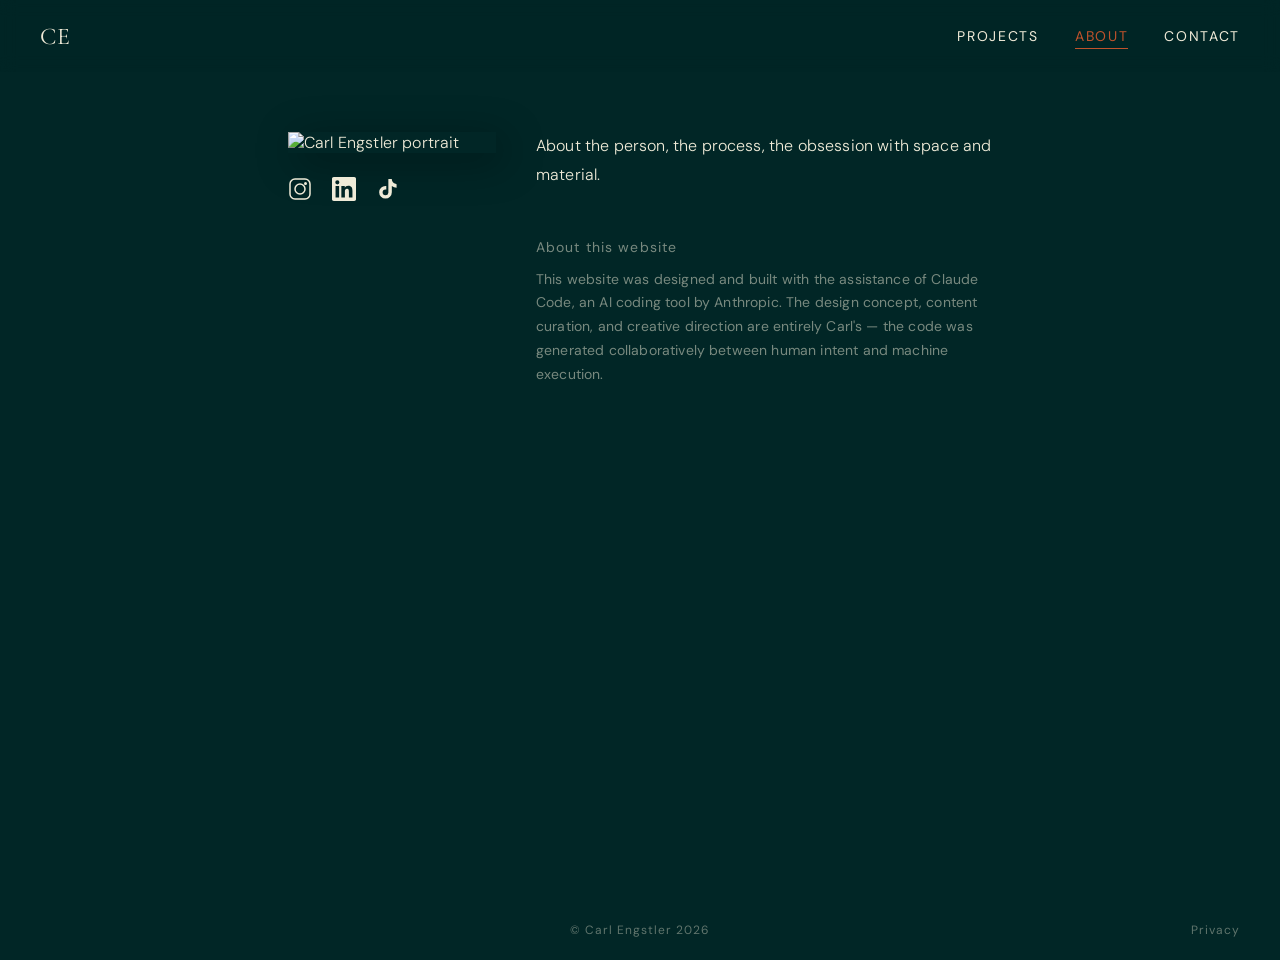
==== about.html @ d05e083c "Add files via upload" ====
<!DOCTYPE html>
<html lang="en">
<head>
  <meta charset="UTF-8">
  <meta name="viewport" content="width=device-width, initial-scale=1.0">
  <title>About — Carl Engstler</title>
  <link rel="preconnect" href="https://fonts.googleapis.com">
  <link rel="preconnect" href="https://fonts.gstatic.com" crossorigin>
  <link href="https://fonts.googleapis.com/css2?family=Cormorant+Garamond:wght@300;400;500&family=DM+Sans:wght@300;400;500&display=swap" rel="stylesheet">
  <link rel="stylesheet" href="style.css">
</head>
<body>

  <!-- Header -->
  <header class="site-header">
    <a href="index.html" class="header-home">CE</a>
    <nav class="header-nav">
      <a href="projects.html">Projects</a>
      <a href="about.html" class="active">About</a>
      <a href="contact.html">Contact</a>
    </nav>
  </header>

  <!-- Main Content -->
  <main class="page-content">
    <div class="about-container">
      <!-- Column 1: empty (handled by grid) -->

      <!-- Column 2: Photo + Socials -->
      <div class="about-col-2">
        <div class="about-photo">
          <img src="assets/images/carl.jpg" alt="Carl Engstler portrait">
        </div>
        <div class="about-socials social-links">
          <a href="https://www.instagram.com/carlengstler/" target="_blank" rel="noopener" aria-label="Instagram">
            <svg xmlns="http://www.w3.org/2000/svg" width="24" height="24" viewBox="0 0 24 24" fill="none" stroke="currentColor" stroke-width="1.5" stroke-linecap="round" stroke-linejoin="round"><rect x="2" y="2" width="20" height="20" rx="5" ry="5"/><circle cx="12" cy="12" r="5"/><circle cx="17.5" cy="6.5" r="1.5" fill="currentColor" stroke="none"/></svg>
          </a>
          <a href="https://www.linkedin.com/in/carl-engstler-890099235/" target="_blank" rel="noopener" aria-label="LinkedIn">
            <svg xmlns="http://www.w3.org/2000/svg" width="24" height="24" viewBox="0 0 24 24" fill="currentColor"><path d="M20.447 20.452h-3.554v-5.569c0-1.328-.027-3.037-1.852-3.037-1.853 0-2.136 1.445-2.136 2.939v5.667H9.351V9h3.414v1.561h.046c.477-.9 1.637-1.85 3.37-1.85 3.601 0 4.267 2.37 4.267 5.455v6.286zM5.337 7.433a2.062 2.062 0 01-2.063-2.065 2.064 2.064 0 112.063 2.065zm1.782 13.019H3.555V9h3.564v11.452zM22.225 0H1.771C.792 0 0 .774 0 1.729v20.542C0 23.227.792 24 1.771 24h20.451C23.2 24 24 23.227 24 22.271V1.729C24 .774 23.2 0 22.222 0h.003z"/></svg>
          </a>
          <a href="https://www.tiktok.com/@carl.eng" target="_blank" rel="noopener" aria-label="TikTok">
            <svg xmlns="http://www.w3.org/2000/svg" width="24" height="24" viewBox="0 0 24 24" fill="currentColor"><path d="M19.59 6.69a4.83 4.83 0 01-3.77-4.25V2h-3.45v13.67a2.89 2.89 0 01-2.88 2.5 2.89 2.89 0 01-2.89-2.89 2.89 2.89 0 012.89-2.89c.28 0 .54.04.79.1v-3.5a6.37 6.37 0 00-.79-.05A6.34 6.34 0 003.15 15.2a6.34 6.34 0 006.34 6.34 6.34 6.34 0 006.34-6.34V9.11a8.16 8.16 0 004.76 1.52v-3.4a4.85 4.85 0 01-1-.54z"/></svg>
          </a>
        </div>
      </div>

      <!-- Columns 3–4: About Text -->
      <div class="about-text">
        <div class="about-main-text">
          <p>About the person, the process, the obsession with space and material.</p>
        </div>

        <div class="about-website-section">
          <h3>About this website</h3>
          <p class="about-website-text">This website was designed and built with the assistance of Claude Code, an AI coding tool by Anthropic. The design concept, content curation, and creative direction are entirely Carl's — the code was generated collaboratively between human intent and machine execution.</p>
        </div>
      </div>
    </div>
  </main>

  <!-- Footer -->
  <footer class="site-footer">
    <span class="footer-copy">&copy; Carl Engstler 2026</span>
    <a href="privacy.html" class="footer-privacy">Privacy</a>
  </footer>

  <script src="main.js"></script>
</body>
</html>
---- style.css ----
/* ========================================
   Carl Engstler Portfolio — style.css
   ======================================== */

/* --- CSS Variables --- */
:root {
  --deep-green: #012626;
  --burnt-orange: #BF532C;
  --blush-beige: #F2AD94;
  --deep-red: #731702;
  --near-black: #0D0D0D;
  --warm-white: #EFEBD8;

  --ease-default: cubic-bezier(0.25, 0.1, 0.25, 1.0);
  --ease-reveal: cubic-bezier(0.16, 1, 0.3, 1);

  --header-height: 72px;
}

/* --- Reset & Base --- */
*, *::before, *::after {
  margin: 0;
  padding: 0;
  box-sizing: border-box;
}

html {
  scroll-behavior: smooth;
}

body {
  font-family: 'DM Sans', sans-serif;
  font-weight: 300;
  font-size: 16px;
  letter-spacing: 0.01em;
  color: var(--warm-white);
  background-color: var(--deep-green);
  min-height: 100vh;
  -webkit-font-smoothing: antialiased;
  -moz-osx-font-smoothing: grayscale;
}

img {
  display: block;
  max-width: 100%;
}

a {
  color: inherit;
  text-decoration: none;
}

ul, ol {
  list-style: none;
}

/* --- Typography --- */
h1 {
  font-family: 'Cormorant Garamond', serif;
  font-size: 72px;
  font-weight: 300;
  letter-spacing: -0.02em;
  color: var(--warm-white);
}

h2 {
  font-family: 'Cormorant Garamond', serif;
  font-size: 48px;
  font-weight: 400;
  letter-spacing: -0.01em;
  color: var(--warm-white);
}

h3 {
  font-family: 'Cormorant Garamond', serif;
  font-size: 28px;
  font-weight: 400;
  letter-spacing: 0em;
  color: var(--warm-white);
}

/* --- Page Load Animation --- */
.page-content {
  opacity: 0;
  transform: translateY(12px);
  animation: fadeInPage 700ms var(--ease-reveal) forwards;
}

@keyframes fadeInPage {
  to {
    opacity: 1;
    transform: translateY(0);
  }
}

/* ========================================
   HEADER
   ======================================== */
.site-header {
  position: fixed;
  top: 0;
  left: 0;
  width: 100%;
  height: var(--header-height);
  z-index: 1000;
  display: flex;
  align-items: center;
  justify-content: space-between;
  padding: 0 40px;
  background: rgba(1, 38, 38, 0.6);
  backdrop-filter: blur(8px);
  -webkit-backdrop-filter: blur(8px);
  transition: background 300ms var(--ease-default);
}

.site-header.scrolled {
  background: rgba(1, 38, 38, 0.92);
}

.header-home {
  display: flex;
  align-items: center;
  font-family: 'Cormorant Garamond', serif;
  font-size: 24px;
  font-weight: 400;
  letter-spacing: 0.05em;
  color: var(--warm-white);
  transition: color 300ms var(--ease-default);
}

.header-home:hover {
  color: var(--burnt-orange);
}

.header-nav {
  display: flex;
  gap: 36px;
}

.header-nav a {
  font-family: 'DM Sans', sans-serif;
  font-size: 14px;
  font-weight: 400;
  letter-spacing: 0.12em;
  text-transform: uppercase;
  color: var(--warm-white);
  position: relative;
  transition: color 300ms var(--ease-default);
}

.header-nav a::after {
  content: '';
  position: absolute;
  bottom: -4px;
  left: 0;
  width: 0;
  height: 1px;
  background: var(--burnt-orange);
  transition: width 300ms var(--ease-default);
}

.header-nav a:hover {
  color: var(--burnt-orange);
}

.header-nav a:hover::after {
  width: 100%;
}

.header-nav a.active {
  color: var(--burnt-orange);
}

.header-nav a.active::after {
  width: 100%;
}

/* ========================================
   FOOTER
   ======================================== */
.site-footer {
  width: 100%;
  height: 60px;
  display: flex;
  align-items: center;
  justify-content: center;
  position: relative;
  padding: 0 40px;
}

.footer-copy {
  font-family: 'DM Sans', sans-serif;
  font-size: 12px;
  font-weight: 400;
  letter-spacing: 0.08em;
  color: rgba(239, 235, 216, 0.4);
}

.footer-privacy {
  position: absolute;
  right: 40px;
  font-family: 'DM Sans', sans-serif;
  font-size: 12px;
  font-weight: 400;
  letter-spacing: 0.08em;
  color: rgba(239, 235, 216, 0.4);
  transition: color 300ms var(--ease-default);
}

.footer-privacy:hover {
  color: var(--burnt-orange);
}

/* ========================================
   SOCIAL ICONS
   ======================================== */
.social-links {
  display: flex;
  gap: 20px;
  align-items: center;
}

.social-links a {
  display: flex;
  align-items: center;
  justify-content: center;
  color: var(--warm-white);
  transition: color 200ms var(--ease-default), transform 200ms var(--ease-default);
}

.social-links a:hover {
  color: var(--burnt-orange);
  transform: scale(1.1);
}

.social-links a svg {
  width: 24px;
  height: 24px;
}

.social-links.large a svg {
  width: 32px;
  height: 32px;
}

/* ========================================
   HOME PAGE
   ======================================== */
.home-hero {
  min-height: 100vh;
  display: flex;
  align-items: center;
  justify-content: center;
  padding: var(--header-height) 40px 0;
  gap: 60px;
}

.home-photo {
  flex-shrink: 0;
}

.home-photo img {
  height: 40vh;
  width: auto;
  object-fit: cover;
  box-shadow: 8px 8px 40px rgba(0, 0, 0, 0.4);
}

.home-text-block {
  max-width: 400px;
  display: flex;
  flex-direction: column;
  gap: 32px;
}

.home-tagline {
  font-family: 'Cormorant Garamond', serif;
  font-size: 28px;
  font-weight: 300;
  color: var(--warm-white);
  line-height: 1.5;
}

/* ========================================
   PROJECTS PAGE
   ======================================== */
.projects-container {
  display: flex;
  height: 100vh;
  padding-top: var(--header-height);
  overflow: hidden;
}

/* --- Left Panel --- */
.projects-left {
  width: 44.44%;
  position: relative;
  display: flex;
  flex-direction: column;
}

.scroll-wheels {
  display: flex;
  gap: 24px;
  flex: 1;
  overflow: hidden;
  padding: 20px 24px;
  transition: opacity 400ms var(--ease-default);
}

.scroll-wheels.fade-out {
  opacity: 0;
}

.scroll-column {
  flex: 1;
  overflow-y: auto;
  scrollbar-width: none;
  -ms-overflow-style: none;
  padding: 30vh 0;
}

.scroll-column::-webkit-scrollbar {
  display: none;
}

.project-card {
  padding: 12px;
  margin-bottom: 24px;
  cursor: pointer;
  opacity: 0.5;
  transition: opacity 400ms var(--ease-default), transform 250ms var(--ease-default);
}

.project-card.center {
  opacity: 1;
}

.project-card.dimmed {
  opacity: 0.25;
}

.project-card:hover {
  transform: scale(1.02);
  box-shadow: 0 0 16px rgba(191, 83, 44, 0.25);
}

.project-card.selected {
  opacity: 1 !important;
}

.project-card-image {
  width: 100%;
  aspect-ratio: 1 / 1;
  object-fit: cover;
}

.project-card h3 {
  margin-bottom: 10px;
}

.project-card-desc {
  font-family: 'DM Sans', sans-serif;
  font-size: 14px;
  font-weight: 300;
  color: var(--warm-white);
  margin-top: 6px;
  display: -webkit-box;
  -webkit-line-clamp: 2;
  -webkit-box-orient: vertical;
  overflow: hidden;
  opacity: 0.7;
}

/* View toggle button */
.view-toggle-btn {
  position: absolute;
  bottom: 24px;
  left: 24px;
  z-index: 10;
  font-family: 'DM Sans', sans-serif;
  font-size: 13px;
  font-weight: 500;
  letter-spacing: 0.1em;
  text-transform: uppercase;
  color: var(--warm-white);
  background: transparent;
  border: 1px solid var(--warm-white);
  padding: 10px 24px;
  cursor: pointer;
  overflow: hidden;
  transition: color 300ms var(--ease-default), border-color 300ms var(--ease-default);
}

.view-toggle-btn::before {
  content: '';
  position: absolute;
  top: 0;
  left: 0;
  width: 0;
  height: 100%;
  background: var(--burnt-orange);
  transition: width 300ms var(--ease-default);
  z-index: -1;
}

.view-toggle-btn:hover {
  color: var(--warm-white);
  border-color: var(--burnt-orange);
}

.view-toggle-btn:hover::before {
  width: 100%;
}

/* --- Grid View (All Projects) --- */
.projects-grid {
  display: none;
  grid-template-columns: repeat(3, 1fr);
  gap: 20px;
  padding: 20px 24px;
  overflow-y: auto;
  flex: 1;
  align-content: start;
  opacity: 0;
  transition: opacity 400ms var(--ease-default);
}

.projects-grid.active {
  display: grid;
  opacity: 1;
}

.grid-card {
  cursor: pointer;
  transition: opacity 400ms var(--ease-default);
}

.grid-card.dimmed {
  opacity: 0.25;
}

.grid-card.selected {
  opacity: 1 !important;
}

.grid-card-image {
  width: 100%;
  aspect-ratio: 16 / 9;
  object-fit: cover;
}

.grid-card h3 {
  font-size: 22px;
  margin-top: 8px;
}

/* --- Right Panel --- */
.projects-right {
  width: 55.56%;
  overflow-y: auto;
  scrollbar-width: none;
  -ms-overflow-style: none;
  padding: 20px 40px 40px;
}

.projects-right::-webkit-scrollbar {
  display: none;
}

.project-detail {
  display: none;
  opacity: 0;
  transform: translateX(30px);
}

.project-detail.active {
  display: block;
  animation: slideInRight 500ms var(--ease-reveal) forwards;
}

.project-detail.closing {
  animation: slideOutRight 350ms var(--ease-default) forwards;
}

@keyframes slideInRight {
  to {
    opacity: 1;
    transform: translateX(0);
  }
}

@keyframes slideOutRight {
  from {
    opacity: 1;
    transform: translateX(0);
  }
  to {
    opacity: 0;
    transform: translateX(30px);
  }
}

.detail-hero {
  width: 100%;
  aspect-ratio: 16 / 9;
  object-fit: cover;
  margin-bottom: 24px;
}

.project-detail h2 {
  margin-bottom: 16px;
}

.detail-description {
  font-size: 16px;
  font-weight: 300;
  line-height: 1.8;
  margin-bottom: 32px;
}

.detail-images img {
  width: 100%;
  margin-bottom: 20px;
}

/* ========================================
   ABOUT PAGE
   ======================================== */
.about-container {
  min-height: 100vh;
  padding-top: calc(var(--header-height) + 60px);
  padding-bottom: 40px;
  display: grid;
  grid-template-columns: 1fr 1fr 1fr 1fr 1fr;
  gap: 40px;
  padding-left: 40px;
  padding-right: 40px;
}

.about-col-2 {
  grid-column: 2;
}

.about-photo img {
  width: 100%;
  box-shadow: 8px 8px 40px rgba(0, 0, 0, 0.4);
}

.about-socials {
  margin-top: 24px;
}

.about-text {
  grid-column: 3 / 5;
  display: flex;
  flex-direction: column;
  gap: 48px;
}

.about-main-text {
  font-size: 16px;
  font-weight: 300;
  line-height: 1.8;
  color: var(--warm-white);
}

.about-website-section h3 {
  font-family: 'DM Sans', sans-serif;
  font-size: 14px;
  font-weight: 400;
  letter-spacing: 0.08em;
  margin-bottom: 12px;
  color: rgba(239, 235, 216, 0.5);
}

.about-website-text {
  font-size: 14px;
  font-weight: 400;
  line-height: 1.7;
  color: rgba(239, 235, 216, 0.5);
}

/* ========================================
   CONTACT PAGE
   ======================================== */
.contact-container {
  min-height: 100vh;
  display: flex;
  flex-direction: column;
  align-items: center;
  padding-top: calc(var(--header-height) + 80px);
  padding-bottom: 40px;
  padding-left: 20px;
  padding-right: 20px;
}

.contact-inner {
  width: 100%;
  max-width: 640px;
}

.contact-inner h1 {
  text-align: center;
  margin-bottom: 32px;
}

.contact-socials {
  display: flex;
  justify-content: center;
  margin-bottom: 20px;
}

.contact-email {
  text-align: center;
  margin-bottom: 40px;
}

.contact-email a {
  font-family: 'DM Sans', sans-serif;
  font-size: 16px;
  color: var(--blush-beige);
  transition: color 300ms var(--ease-default);
}

.contact-email a:hover {
  color: var(--burnt-orange);
}

.contact-form {
  display: flex;
  flex-direction: column;
  gap: 20px;
}

.contact-form input,
.contact-form textarea {
  width: 100%;
  background: transparent;
  border: 1px solid rgba(239, 235, 216, 0.3);
  border-radius: 0;
  padding: 14px 16px;
  color: var(--warm-white);
  font-family: 'DM Sans', sans-serif;
  font-size: 16px;
  font-weight: 300;
  outline: none;
  transition: border-color 250ms var(--ease-default);
}

.contact-form input::placeholder,
.contact-form textarea::placeholder {
  color: rgba(239, 235, 216, 0.4);
}

.contact-form input:focus,
.contact-form textarea:focus {
  border-color: var(--burnt-orange);
}

.contact-form textarea {
  min-height: 160px;
  resize: vertical;
}

.contact-send-btn {
  width: 100%;
  padding: 14px;
  background: var(--burnt-orange);
  border: none;
  color: var(--warm-white);
  font-family: 'DM Sans', sans-serif;
  font-size: 13px;
  font-weight: 500;
  letter-spacing: 0.1em;
  text-transform: uppercase;
  cursor: pointer;
  transition: background 300ms var(--ease-default);
}

.contact-send-btn:hover {
  background: var(--deep-red);
}

.privacy-note {
  text-align: center;
  margin-top: 20px;
  font-family: 'DM Sans', sans-serif;
  font-size: 12px;
  font-weight: 400;
  color: rgba(239, 235, 216, 0.4);
}

/* ========================================
   PRIVACY PAGE
   ======================================== */
.privacy-container {
  min-height: 100vh;
  max-width: 640px;
  margin: 0 auto;
  padding: calc(var(--header-height) + 60px) 20px 40px;
}

.privacy-container h1 {
  margin-bottom: 32px;
}

.privacy-container p {
  font-size: 16px;
  font-weight: 300;
  line-height: 1.8;
  margin-bottom: 20px;
}

/* ========================================
   RESPONSIVE — below 1024px
   ======================================== */
@media (max-width: 1024px) {
  h1 { font-size: 61px; }
  h2 { font-size: 41px; }
  h3 { font-size: 24px; }
  .header-nav a { font-size: 12px; }
  body { font-size: 14px; }
  .home-tagline { font-size: 24px; }
  .project-card h3 { font-size: 24px; }
}

/* ========================================
   RESPONSIVE — below 768px (mobile)
   ======================================== */
@media (max-width: 768px) {
  .site-header {
    padding: 0 20px;
  }

  .header-nav {
    gap: 20px;
  }

  /* Home */
  .home-hero {
    flex-direction: column;
    text-align: center;
    gap: 32px;
    padding: var(--header-height) 20px 40px;
  }

  .home-photo img {
    height: 35vh;
  }

  .home-text-block {
    align-items: center;
  }

  /* Projects — single column */
  .projects-container {
    flex-direction: column;
    height: auto;
    min-height: 100vh;
    overflow: auto;
  }

  .projects-left {
    width: 100%;
    height: auto;
  }

  .scroll-wheels {
    flex-direction: column;
    padding: 20px;
  }

  .scroll-column {
    padding: 0;
    overflow: visible;
  }

  .project-card {
    opacity: 1;
  }

  .projects-right {
    width: 100%;
    padding: 20px;
  }

  .projects-grid {
    grid-template-columns: repeat(2, 1fr);
  }

  .view-toggle-btn {
    position: relative;
    bottom: auto;
    left: auto;
    margin: 12px 24px;
  }

  /* About */
  .about-container {
    display: flex;
    flex-direction: column;
    padding: calc(var(--header-height) + 40px) 20px 40px;
    gap: 32px;
  }

  .about-col-2 {
    order: 1;
  }

  .about-text {
    order: 2;
  }

  .about-photo img {
    max-width: 280px;
  }

  /* Contact */
  .contact-container {
    padding-top: calc(var(--header-height) + 40px);
  }
}
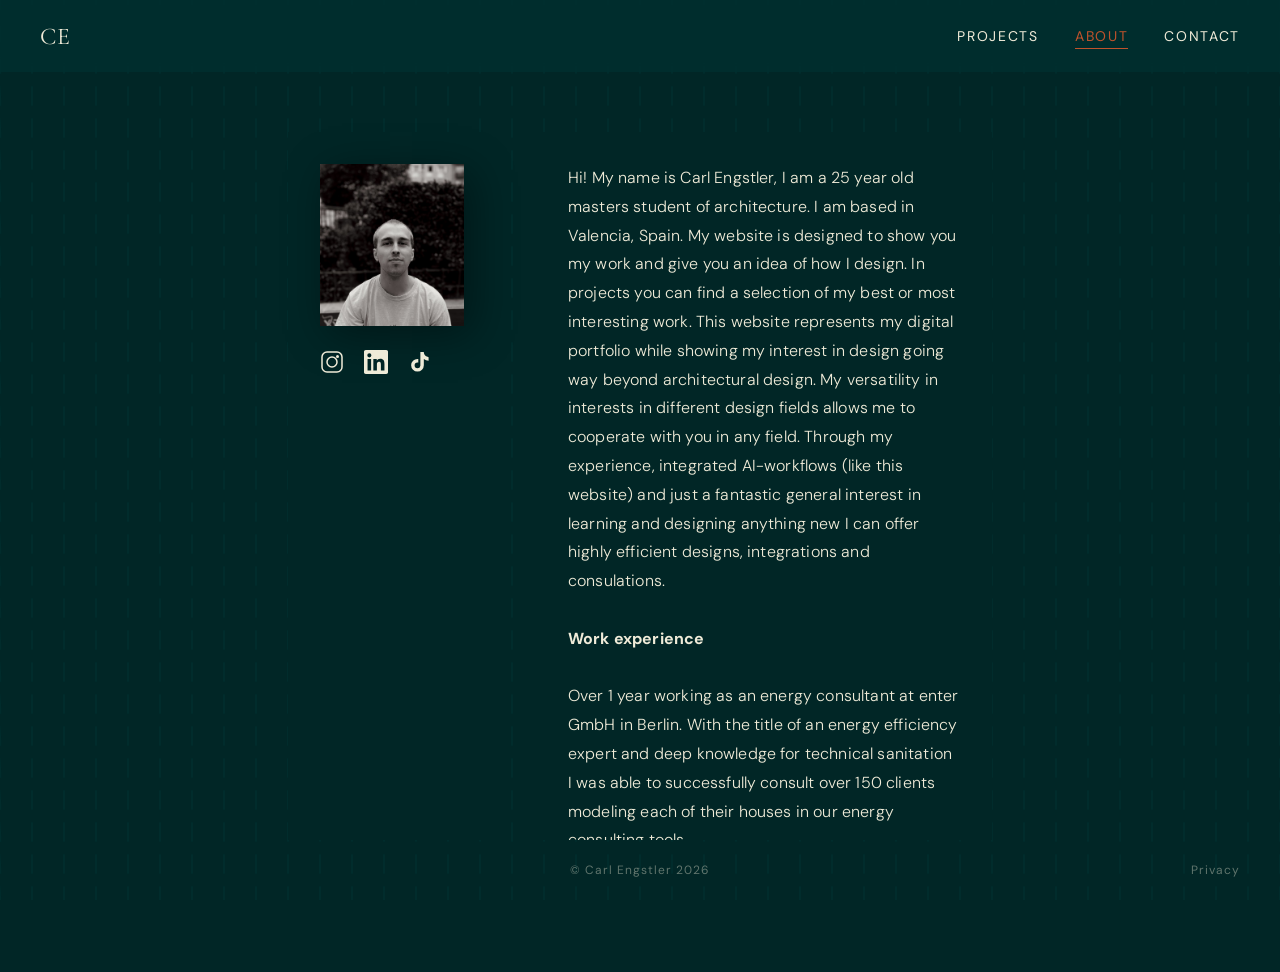
==== commit d6a104d6: "Add files via upload" ====
--- a/about.html
+++ b/about.html
@@ -10,6 +10,9 @@
   <link rel="stylesheet" href="style.css">
 </head>
 <body>
+
+  <!-- Stick Grid Background -->
+  <canvas id="stickGrid" class="stick-grid-bg"></canvas>
 
   <!-- Header -->
   <header class="site-header">
@@ -47,12 +50,24 @@
       <!-- Columns 3–4: About Text -->
       <div class="about-text">
         <div class="about-main-text">
-          <p>About the person, the process, the obsession with space and material.</p>
+          <p>Hi! My name is Carl Engstler, I am a 25 year old masters student of architecture. I am based in Valencia, Spain. My website is designed to show you my work and give you an idea of how I design. In projects you can find a selection of my best or most interesting work. This website represents my digital portfolio while showing my interest in design going way beyond architectural design. My versatility in interests in different design fields allows me to cooperate with you in any field. Through my experience, integrated AI-workflows (like this website) and just a fantastic general interest in learning and designing anything new I can offer highly efficient designs, integrations and consulations.</p>
+          <br>
+          <p><strong>Work experience</strong></p>
+          <br>
+          <p>Over 1 year working as an energy consultant at enter GmbH in Berlin. With the title of an energy efficiency expert and deep knowledge for technical sanitation I was able to successfully consult over 150 clients modeling each of their houses in our energy consulting tools.</p>
+          <br>
+          <p>Currently I am functioning in a student reviewing position for StiL: I am a crucial voice in deciding which innovation will get advanced and subsidies in Germany.</p>
+          <br><br>
+          <p><strong>Education</strong></p>
+          <br>
+          <p>IU - Internationale Hochschule; Masters degree since May 2024 to now.</p>
+          <br>
+          <p>LUH - Leibniz Universität Hannover; Bachelors degree 2018-2021.</p>
         </div>
 
         <div class="about-website-section">
           <h3>About this website</h3>
-          <p class="about-website-text">This website was designed and built with the assistance of Claude Code, an AI coding tool by Anthropic. The design concept, content curation, and creative direction are entirely Carl's — the code was generated collaboratively between human intent and machine execution.</p>
+          <p class="about-website-text">This website was designed and built with the assistance of Claude Code. This website was part of a project where I took the role of a creative director and oversaw claude code - the website designer. You can see the finished project: a website as a manifestation of my digital creative portfolio.</p>
         </div>
       </div>
     </div>
--- a/style.css
+++ b/style.css
@@ -15,6 +15,7 @@
   --ease-reveal: cubic-bezier(0.16, 1, 0.3, 1);
 
   --header-height: 72px;
+  --footer-height: 60px;
 }
 
 /* --- Reset & Base --- */
@@ -26,6 +27,7 @@
 
 html {
   scroll-behavior: smooth;
+  height: 100%;
 }
 
 body {
@@ -36,6 +38,8 @@
   color: var(--warm-white);
   background-color: var(--deep-green);
   min-height: 100vh;
+  height: 100vh;
+  overflow: hidden;
   -webkit-font-smoothing: antialiased;
   -moz-osx-font-smoothing: grayscale;
 }
@@ -52,6 +56,17 @@
 
 ul, ol {
   list-style: none;
+}
+
+/* --- Stick Grid Background --- */
+.stick-grid-bg {
+  position: fixed;
+  top: 0;
+  left: 0;
+  width: 100%;
+  height: 100%;
+  z-index: 0;
+  pointer-events: none;
 }
 
 /* --- Typography --- */
@@ -84,6 +99,8 @@
   opacity: 0;
   transform: translateY(12px);
   animation: fadeInPage 700ms var(--ease-reveal) forwards;
+  position: relative;
+  z-index: 1;
 }
 
 @keyframes fadeInPage {
@@ -107,14 +124,14 @@
   align-items: center;
   justify-content: space-between;
   padding: 0 40px;
-  background: rgba(1, 38, 38, 0.6);
+  background: rgba(1, 48, 48, 0.85);
   backdrop-filter: blur(8px);
   -webkit-backdrop-filter: blur(8px);
   transition: background 300ms var(--ease-default);
 }
 
 .site-header.scrolled {
-  background: rgba(1, 38, 38, 0.92);
+  background: rgba(1, 48, 48, 0.97);
 }
 
 .header-home {
@@ -180,12 +197,14 @@
    ======================================== */
 .site-footer {
   width: 100%;
-  height: 60px;
+  height: var(--footer-height);
   display: flex;
   align-items: center;
   justify-content: center;
   position: relative;
   padding: 0 40px;
+  z-index: 1;
+  flex-shrink: 0;
 }
 
 .footer-copy {
@@ -244,41 +263,187 @@
 }
 
 /* ========================================
-   HOME PAGE
+   HOME PAGE — BUBBLE LAYOUT
    ======================================== */
 .home-hero {
-  min-height: 100vh;
+  height: calc(100vh - var(--header-height) - var(--footer-height));
+  margin-top: var(--header-height);
   display: flex;
   align-items: center;
   justify-content: center;
-  padding: var(--header-height) 40px 0;
-  gap: 60px;
-}
-
-.home-photo {
-  flex-shrink: 0;
-}
-
-.home-photo img {
-  height: 40vh;
-  width: auto;
+  position: relative;
+  overflow: hidden;
+}
+
+/* --- Bubble shared styles --- */
+.bubble {
+  position: relative;
+  background: var(--burnt-orange);
+  box-shadow: 0 8px 40px rgba(1, 38, 38, 0.5);
+  animation-timing-function: ease-in-out;
+  animation-iteration-count: infinite;
+  animation-direction: alternate;
+}
+
+/* --- Main Bubble A --- */
+.bubble-a {
+  display: flex;
+  flex-direction: column;
+  align-items: center;
+  text-align: center;
+  padding: 40px;
+  gap: 24px;
+  border-radius: 60% 40% 55% 45% / 50% 60% 40% 55%;
+  animation-name: floatA;
+  animation-duration: 7s;
+  animation-delay: 0s;
+  z-index: 2;
+}
+
+.bubble-a .home-photo img {
+  width: 240px;
+  height: 300px;
   object-fit: cover;
   box-shadow: 8px 8px 40px rgba(0, 0, 0, 0.4);
 }
 
-.home-text-block {
-  max-width: 400px;
-  display: flex;
-  flex-direction: column;
-  gap: 32px;
-}
-
-.home-tagline {
+.bubble-a .home-tagline {
   font-family: 'Cormorant Garamond', serif;
   font-size: 28px;
   font-weight: 300;
   color: var(--warm-white);
   line-height: 1.5;
+  max-width: 360px;
+}
+
+/* --- Bubble Cluster (project previews) --- */
+.bubble-cluster {
+  position: absolute;
+  top: 20px;
+  left: 50%;
+  transform: translateX(-50%);
+  width: 600px;
+  height: 200px;
+  z-index: 3;
+}
+
+/* --- Project Preview Bubbles B, C, D --- */
+.bubble-b,
+.bubble-c,
+.bubble-d {
+  position: absolute;
+  display: block;
+  overflow: hidden;
+  cursor: pointer;
+  transition: transform 200ms var(--ease-default);
+}
+
+.bubble-b:hover,
+.bubble-c:hover,
+.bubble-d:hover {
+  animation-play-state: paused;
+  transform: scale(1.05);
+}
+
+.bubble-a:hover {
+  animation-play-state: paused;
+}
+
+.bubble-b {
+  width: 150px;
+  height: 150px;
+  border-radius: 55% 45% 50% 50% / 45% 55% 45% 55%;
+  top: 20px;
+  left: 40px;
+  animation-name: floatB;
+  animation-duration: 6s;
+  animation-delay: 0.8s;
+}
+
+.bubble-c {
+  width: 170px;
+  height: 170px;
+  border-radius: 45% 55% 60% 40% / 55% 45% 50% 50%;
+  top: 0;
+  left: 50%;
+  transform: translateX(-50%);
+  animation-name: floatC;
+  animation-duration: 8s;
+  animation-delay: 1.6s;
+}
+
+.bubble-c:hover {
+  animation-play-state: paused;
+  transform: translateX(-50%) scale(1.05);
+}
+
+.bubble-d {
+  width: 140px;
+  height: 140px;
+  border-radius: 50% 50% 45% 55% / 60% 40% 55% 45%;
+  top: 30px;
+  right: 40px;
+  animation-name: floatD;
+  animation-duration: 5.5s;
+  animation-delay: 0.3s;
+}
+
+.bubble-thumb {
+  width: 100%;
+  height: 100%;
+  object-fit: cover;
+  display: block;
+}
+
+.bubble-label {
+  position: absolute;
+  bottom: 0;
+  left: 0;
+  right: 0;
+  padding: 8px;
+  font-family: 'DM Sans', sans-serif;
+  font-size: 12px;
+  font-weight: 400;
+  color: var(--warm-white);
+  background: linear-gradient(transparent, rgba(13, 13, 13, 0.5));
+  opacity: 0;
+  transition: opacity 250ms var(--ease-default);
+}
+
+.bubble-b:hover .bubble-label,
+.bubble-c:hover .bubble-label,
+.bubble-d:hover .bubble-label {
+  opacity: 1;
+}
+
+/* --- Float keyframes --- */
+@keyframes floatA {
+  from { transform: translateY(0); }
+  to { transform: translateY(-14px); }
+}
+
+@keyframes floatB {
+  from { transform: translateY(0); }
+  to { transform: translateY(-10px); }
+}
+
+@keyframes floatC {
+  from { transform: translateX(-50%) translateY(0); }
+  to { transform: translateX(-50%) translateY(-12px); }
+}
+
+@keyframes floatD {
+  from { transform: translateY(0); }
+  to { transform: translateY(-9px); }
+}
+
+/* ========================================
+   CONTENT BACKDROP — solid bg behind text on non-home pages
+   ======================================== */
+.content-backdrop {
+  background: var(--deep-green);
+  position: relative;
+  z-index: 1;
 }
 
 /* ========================================
@@ -286,8 +451,8 @@
    ======================================== */
 .projects-container {
   display: flex;
-  height: 100vh;
-  padding-top: var(--header-height);
+  height: calc(100vh - var(--header-height) - var(--footer-height));
+  margin-top: var(--header-height);
   overflow: hidden;
 }
 
@@ -297,6 +462,7 @@
   position: relative;
   display: flex;
   flex-direction: column;
+  background: var(--deep-green);
 }
 
 .scroll-wheels {
@@ -337,7 +503,7 @@
 }
 
 .project-card.dimmed {
-  opacity: 0.25;
+  opacity: 0.25 !important;
 }
 
 .project-card:hover {
@@ -405,7 +571,7 @@
 }
 
 .view-toggle-btn:hover {
-  color: var(--warm-white);
+  color: var(--burnt-orange);
   border-color: var(--burnt-orange);
 }
 
@@ -427,7 +593,6 @@
 }
 
 .projects-grid.active {
-  display: grid;
   opacity: 1;
 }
 
@@ -437,7 +602,7 @@
 }
 
 .grid-card.dimmed {
-  opacity: 0.25;
+  opacity: 0.25 !important;
 }
 
 .grid-card.selected {
@@ -462,6 +627,7 @@
   scrollbar-width: none;
   -ms-overflow-style: none;
   padding: 20px 40px 40px;
+  background: var(--deep-green);
 }
 
 .projects-right::-webkit-scrollbar {
@@ -480,6 +646,7 @@
 }
 
 .project-detail.closing {
+  display: block;
   animation: slideOutRight 350ms var(--ease-default) forwards;
 }
 
@@ -528,18 +695,21 @@
    ABOUT PAGE
    ======================================== */
 .about-container {
-  min-height: 100vh;
-  padding-top: calc(var(--header-height) + 60px);
-  padding-bottom: 40px;
+  height: calc(100vh - var(--header-height) - var(--footer-height));
+  margin-top: var(--header-height);
+  overflow-y: auto;
   display: grid;
   grid-template-columns: 1fr 1fr 1fr 1fr 1fr;
   gap: 40px;
-  padding-left: 40px;
-  padding-right: 40px;
+  padding: 60px 40px 40px;
+  position: relative;
+  z-index: 1;
 }
 
 .about-col-2 {
   grid-column: 2;
+  background: var(--deep-green);
+  padding: 32px;
 }
 
 .about-photo img {
@@ -556,6 +726,8 @@
   display: flex;
   flex-direction: column;
   gap: 48px;
+  background: var(--deep-green);
+  padding: 32px;
 }
 
 .about-main-text {
@@ -585,19 +757,23 @@
    CONTACT PAGE
    ======================================== */
 .contact-container {
-  min-height: 100vh;
+  height: calc(100vh - var(--header-height) - var(--footer-height));
+  margin-top: var(--header-height);
+  overflow-y: auto;
   display: flex;
   flex-direction: column;
   align-items: center;
-  padding-top: calc(var(--header-height) + 80px);
-  padding-bottom: 40px;
-  padding-left: 20px;
-  padding-right: 20px;
+  justify-content: center;
+  padding: 40px 20px;
+  position: relative;
+  z-index: 1;
 }
 
 .contact-inner {
   width: 100%;
   max-width: 640px;
+  background: var(--deep-green);
+  padding: 32px;
 }
 
 .contact-inner h1 {
@@ -695,10 +871,16 @@
    PRIVACY PAGE
    ======================================== */
 .privacy-container {
-  min-height: 100vh;
+  height: calc(100vh - var(--header-height) - var(--footer-height));
+  margin-top: var(--header-height);
+  overflow-y: auto;
   max-width: 640px;
-  margin: 0 auto;
-  padding: calc(var(--header-height) + 60px) 20px 40px;
+  margin-left: auto;
+  margin-right: auto;
+  padding: 60px 20px 40px;
+  position: relative;
+  z-index: 1;
+  background: var(--deep-green);
 }
 
 .privacy-container h1 {
@@ -710,6 +892,89 @@
   font-weight: 300;
   line-height: 1.8;
   margin-bottom: 20px;
+}
+
+/* ========================================
+   MOBILE PROJECT POPUP
+   ======================================== */
+.mobile-popup-overlay {
+  position: fixed;
+  top: 0;
+  left: 0;
+  width: 100vw;
+  height: 100vh;
+  z-index: 2000;
+  background: rgba(1, 38, 38, 0.85);
+  transform: translateY(100%);
+  transition: transform 400ms ease-out;
+  overflow-y: auto;
+  -webkit-overflow-scrolling: touch;
+}
+
+.mobile-popup-overlay.open {
+  transform: translateY(0);
+}
+
+.mobile-popup-overlay.closing {
+  transform: translateY(100%);
+  transition: transform 400ms ease-in;
+}
+
+.mobile-popup-close {
+  position: fixed;
+  top: 16px;
+  right: 16px;
+  z-index: 2001;
+  width: 40px;
+  height: 40px;
+  display: flex;
+  align-items: center;
+  justify-content: center;
+  background: none;
+  border: none;
+  font-size: 24px;
+  color: var(--warm-white);
+  cursor: pointer;
+  transition: color 200ms var(--ease-default);
+}
+
+.mobile-popup-close:hover {
+  color: var(--burnt-orange);
+}
+
+.mobile-popup-content {
+  padding: 60px 20px 40px;
+}
+
+.mobile-popup-content .detail-hero {
+  width: 100%;
+  aspect-ratio: 16 / 9;
+  object-fit: cover;
+  margin-bottom: 24px;
+}
+
+.mobile-popup-content h2 {
+  margin-bottom: 16px;
+}
+
+.mobile-popup-content .detail-description {
+  font-size: 16px;
+  font-weight: 300;
+  line-height: 1.8;
+  margin-bottom: 32px;
+}
+
+.mobile-popup-content .detail-images img {
+  width: 100%;
+  margin-bottom: 20px;
+}
+
+body.popup-open {
+  overflow: hidden;
+}
+
+body.popup-open .page-content {
+  opacity: 0.4;
 }
 
 /* ========================================
@@ -723,12 +988,27 @@
   body { font-size: 14px; }
   .home-tagline { font-size: 24px; }
   .project-card h3 { font-size: 24px; }
+
+  .bubble-a .home-tagline { font-size: 24px; }
+
+  .bubble-cluster {
+    width: 500px;
+  }
+
+  .bubble-b { width: 120px; height: 120px; }
+  .bubble-c { width: 140px; height: 140px; }
+  .bubble-d { width: 110px; height: 110px; }
 }
 
 /* ========================================
    RESPONSIVE — below 768px (mobile)
    ======================================== */
 @media (max-width: 768px) {
+  body {
+    height: auto;
+    overflow: auto;
+  }
+
   .site-header {
     padding: 0 20px;
   }
@@ -739,25 +1019,43 @@
 
   /* Home */
   .home-hero {
+    height: auto;
+    min-height: calc(100vh - var(--header-height) - var(--footer-height));
     flex-direction: column;
-    text-align: center;
-    gap: 32px;
-    padding: var(--header-height) 20px 40px;
-  }
-
-  .home-photo img {
-    height: 35vh;
-  }
-
-  .home-text-block {
-    align-items: center;
-  }
+    padding: 120px 20px 40px;
+  }
+
+  .bubble-a {
+    padding: 24px;
+  }
+
+  .bubble-a .home-photo img {
+    width: 180px;
+    height: 225px;
+  }
+
+  .bubble-a .home-tagline {
+    font-size: 20px;
+    max-width: 280px;
+  }
+
+  .bubble-cluster {
+    width: 320px;
+    height: 120px;
+    top: 10px;
+  }
+
+  .bubble-b { width: 80px; height: 80px; left: 10px; top: 10px; }
+  .bubble-c { width: 90px; height: 90px; }
+  .bubble-d { width: 75px; height: 75px; right: 10px; top: 15px; }
+
+  .bubble-label { font-size: 10px; padding: 4px; }
 
   /* Projects — single column */
   .projects-container {
     flex-direction: column;
     height: auto;
-    min-height: 100vh;
+    min-height: calc(100vh - var(--header-height) - var(--footer-height));
     overflow: auto;
   }
 
@@ -781,8 +1079,7 @@
   }
 
   .projects-right {
-    width: 100%;
-    padding: 20px;
+    display: none;
   }
 
   .projects-grid {
@@ -798,9 +1095,11 @@
 
   /* About */
   .about-container {
+    height: auto;
+    min-height: calc(100vh - var(--header-height) - var(--footer-height));
     display: flex;
     flex-direction: column;
-    padding: calc(var(--header-height) + 40px) 20px 40px;
+    padding: 40px 20px;
     gap: 32px;
   }
 
@@ -818,6 +1117,9 @@
 
   /* Contact */
   .contact-container {
-    padding-top: calc(var(--header-height) + 40px);
-  }
-}
+    height: auto;
+    min-height: calc(100vh - var(--header-height) - var(--footer-height));
+    justify-content: flex-start;
+    padding-top: 40px;
+  }
+}
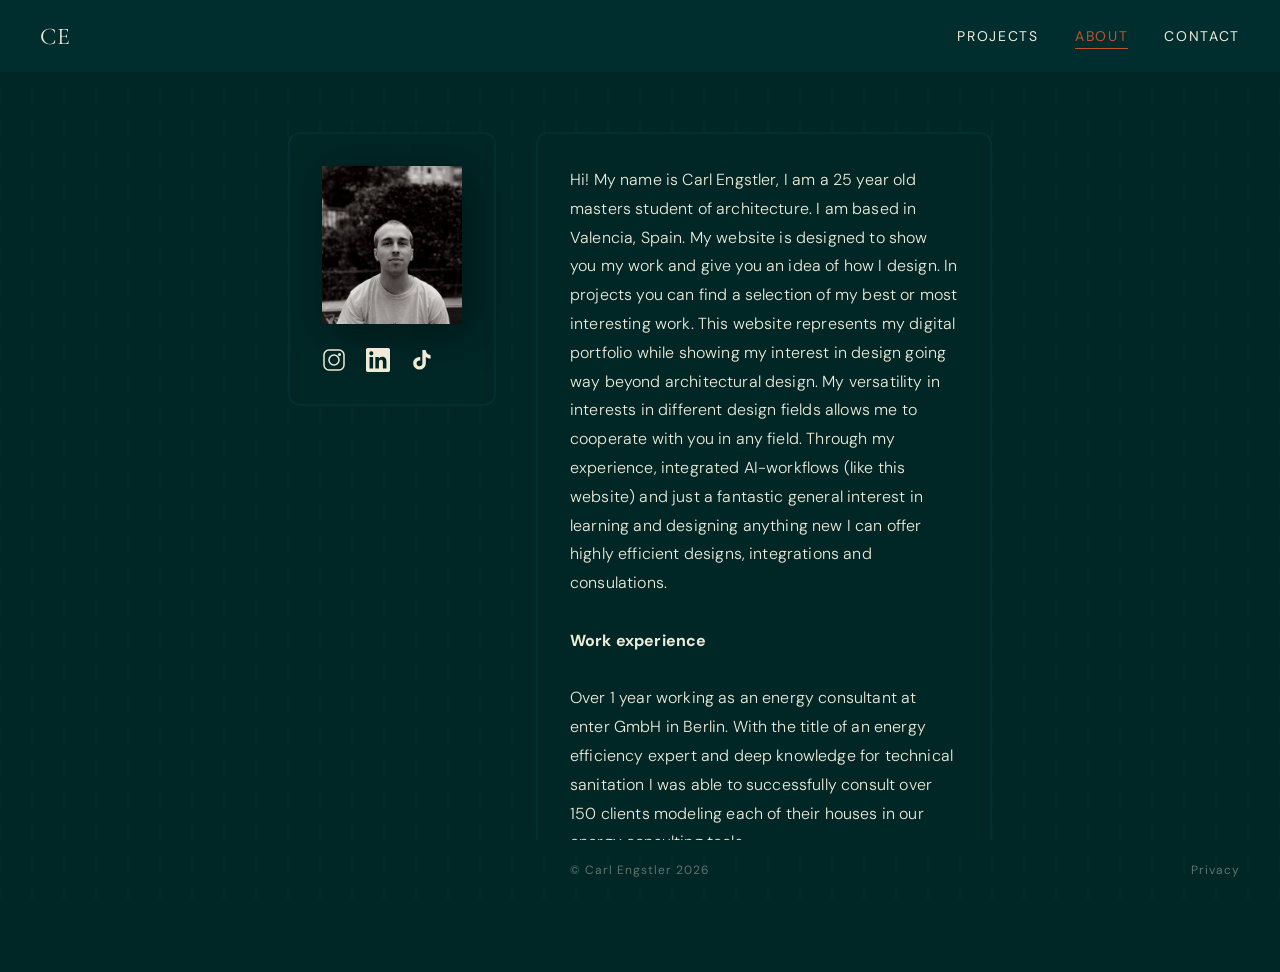
==== commit 0c58e94e: "Add files via upload" ====
--- a/about.html
+++ b/about.html
@@ -6,7 +6,7 @@
   <title>About — Carl Engstler</title>
   <link rel="preconnect" href="https://fonts.googleapis.com">
   <link rel="preconnect" href="https://fonts.gstatic.com" crossorigin>
-  <link href="https://fonts.googleapis.com/css2?family=Cormorant+Garamond:wght@300;400;500&family=DM+Sans:wght@300;400;500&display=swap" rel="stylesheet">
+  <link href="https://fonts.googleapis.com/css2?family=Cormorant+Garamond:wght@300;400;500&family=DM+Sans:wght@300;400;500;700&display=swap" rel="stylesheet">
   <link rel="stylesheet" href="style.css">
 </head>
 <body>
--- a/style.css
+++ b/style.css
@@ -269,6 +269,7 @@
   height: calc(100vh - var(--header-height) - var(--footer-height));
   margin-top: var(--header-height);
   display: flex;
+  flex-direction: column;
   align-items: center;
   justify-content: center;
   position: relative;
@@ -285,57 +286,73 @@
   animation-direction: alternate;
 }
 
-/* --- Main Bubble A --- */
+/* --- Main Bubble A: horizontal layout (photo left, text right) --- */
 .bubble-a {
   display: flex;
-  flex-direction: column;
+  flex-direction: row;
   align-items: center;
-  text-align: center;
-  padding: 40px;
-  gap: 24px;
-  border-radius: 60% 40% 55% 45% / 50% 60% 40% 55%;
+  padding: 60px 80px 60px 60px;
+  gap: 36px;
+  clip-path: url(#bubbleAClip);
+  width: clamp(520px, 48vw, 720px);
+  min-height: 380px;
   animation-name: floatA;
   animation-duration: 7s;
   animation-delay: 0s;
   z-index: 2;
 }
 
+.bubble-a .home-photo {
+  flex-shrink: 0;
+}
+
 .bubble-a .home-photo img {
-  width: 240px;
-  height: 300px;
+  width: 190px;
+  height: 240px;
   object-fit: cover;
-  box-shadow: 8px 8px 40px rgba(0, 0, 0, 0.4);
+  clip-path: url(#photoClip);
+}
+
+.home-content {
+  display: flex;
+  flex-direction: column;
+  gap: 16px;
 }
 
 .bubble-a .home-tagline {
   font-family: 'Cormorant Garamond', serif;
-  font-size: 28px;
+  font-size: 22px;
   font-weight: 300;
   color: var(--warm-white);
   line-height: 1.5;
-  max-width: 360px;
-}
-
-/* --- Bubble Cluster (project previews) --- */
+  text-align: left;
+  max-width: 300px;
+}
+
+.bubble-a:hover {
+  animation-play-state: paused;
+}
+
+/* --- Bubble Cluster: sits above main blob --- */
 .bubble-cluster {
-  position: absolute;
-  top: 20px;
-  left: 50%;
-  transform: translateX(-50%);
-  width: 600px;
-  height: 200px;
+  display: flex;
+  justify-content: center;
+  gap: 24px;
   z-index: 3;
+  margin-bottom: -40px;
+  transform: translateX(-50px);
 }
 
 /* --- Project Preview Bubbles B, C, D --- */
 .bubble-b,
 .bubble-c,
 .bubble-d {
-  position: absolute;
   display: block;
   overflow: hidden;
   cursor: pointer;
   transition: transform 200ms var(--ease-default);
+  border: 3px solid var(--burnt-orange);
+  flex-shrink: 0;
 }
 
 .bubble-b:hover,
@@ -345,44 +362,31 @@
   transform: scale(1.05);
 }
 
-.bubble-a:hover {
-  animation-play-state: paused;
-}
-
 .bubble-b {
-  width: 150px;
-  height: 150px;
+  width: 120px;
+  height: 90px;
   border-radius: 55% 45% 50% 50% / 45% 55% 45% 55%;
-  top: 20px;
-  left: 40px;
+  align-self: flex-end;
   animation-name: floatB;
   animation-duration: 6s;
   animation-delay: 0.8s;
 }
 
 .bubble-c {
-  width: 170px;
-  height: 170px;
+  width: 130px;
+  height: 95px;
   border-radius: 45% 55% 60% 40% / 55% 45% 50% 50%;
-  top: 0;
-  left: 50%;
-  transform: translateX(-50%);
+  align-self: flex-start;
   animation-name: floatC;
   animation-duration: 8s;
   animation-delay: 1.6s;
 }
 
-.bubble-c:hover {
-  animation-play-state: paused;
-  transform: translateX(-50%) scale(1.05);
-}
-
 .bubble-d {
-  width: 140px;
-  height: 140px;
+  width: 115px;
+  height: 90px;
   border-radius: 50% 50% 45% 55% / 60% 40% 55% 45%;
-  top: 30px;
-  right: 40px;
+  align-self: center;
   animation-name: floatD;
   animation-duration: 5.5s;
   animation-delay: 0.3s;
@@ -395,31 +399,10 @@
   display: block;
 }
 
-.bubble-label {
-  position: absolute;
-  bottom: 0;
-  left: 0;
-  right: 0;
-  padding: 8px;
-  font-family: 'DM Sans', sans-serif;
-  font-size: 12px;
-  font-weight: 400;
-  color: var(--warm-white);
-  background: linear-gradient(transparent, rgba(13, 13, 13, 0.5));
-  opacity: 0;
-  transition: opacity 250ms var(--ease-default);
-}
-
-.bubble-b:hover .bubble-label,
-.bubble-c:hover .bubble-label,
-.bubble-d:hover .bubble-label {
-  opacity: 1;
-}
-
 /* --- Float keyframes --- */
 @keyframes floatA {
   from { transform: translateY(0); }
-  to { transform: translateY(-14px); }
+  to { transform: translateY(-40px); }
 }
 
 @keyframes floatB {
@@ -428,8 +411,8 @@
 }
 
 @keyframes floatC {
-  from { transform: translateX(-50%) translateY(0); }
-  to { transform: translateX(-50%) translateY(-12px); }
+  from { transform: translateY(0); }
+  to { transform: translateY(-12px); }
 }
 
 @keyframes floatD {
@@ -463,6 +446,8 @@
   display: flex;
   flex-direction: column;
   background: var(--deep-green);
+  border: 2px solid #013030;
+  border-radius: 12px;
 }
 
 .scroll-wheels {
@@ -571,7 +556,7 @@
 }
 
 .view-toggle-btn:hover {
-  color: var(--burnt-orange);
+  color: var(--warm-white);
   border-color: var(--burnt-orange);
 }
 
@@ -628,6 +613,8 @@
   -ms-overflow-style: none;
   padding: 20px 40px 40px;
   background: var(--deep-green);
+  border: 2px solid #013030;
+  border-radius: 12px;
 }
 
 .projects-right::-webkit-scrollbar {
@@ -710,6 +697,9 @@
   grid-column: 2;
   background: var(--deep-green);
   padding: 32px;
+  border: 2px solid #013030;
+  border-radius: 12px;
+  align-self: start;
 }
 
 .about-photo img {
@@ -728,6 +718,8 @@
   gap: 48px;
   background: var(--deep-green);
   padding: 32px;
+  border: 2px solid #013030;
+  border-radius: 12px;
 }
 
 .about-main-text {
@@ -774,6 +766,8 @@
   max-width: 640px;
   background: var(--deep-green);
   padding: 32px;
+  border: 2px solid #013030;
+  border-radius: 12px;
 }
 
 .contact-inner h1 {
@@ -851,11 +845,25 @@
   letter-spacing: 0.1em;
   text-transform: uppercase;
   cursor: pointer;
-  transition: background 300ms var(--ease-default);
-}
-
-.contact-send-btn:hover {
+  position: relative;
+  overflow: hidden;
+  transition: color 300ms var(--ease-default);
+}
+
+.contact-send-btn::before {
+  content: '';
+  position: absolute;
+  top: 0;
+  left: 0;
+  width: 0;
+  height: 100%;
   background: var(--deep-red);
+  transition: width 300ms var(--ease-default);
+  z-index: 0;
+}
+
+.contact-send-btn:hover::before {
+  width: 100%;
 }
 
 .privacy-note {
@@ -881,6 +889,8 @@
   position: relative;
   z-index: 1;
   background: var(--deep-green);
+  border: 2px solid #013030;
+  border-radius: 12px;
 }
 
 .privacy-container h1 {
@@ -989,15 +999,13 @@
   .home-tagline { font-size: 24px; }
   .project-card h3 { font-size: 24px; }
 
-  .bubble-a .home-tagline { font-size: 24px; }
-
-  .bubble-cluster {
-    width: 500px;
-  }
-
-  .bubble-b { width: 120px; height: 120px; }
-  .bubble-c { width: 140px; height: 140px; }
-  .bubble-d { width: 110px; height: 110px; }
+  .bubble-a .home-tagline { font-size: 20px; max-width: 260px; }
+  .bubble-a { padding: 50px 60px 50px 50px; gap: 28px; min-height: 340px; }
+  .bubble-a .home-photo img { width: 160px; height: 200px; }
+
+  .bubble-b { width: 100px; height: 75px; }
+  .bubble-c { width: 110px; height: 80px; }
+  .bubble-d { width: 95px; height: 75px; }
 }
 
 /* ========================================
@@ -1021,35 +1029,39 @@
   .home-hero {
     height: auto;
     min-height: calc(100vh - var(--header-height) - var(--footer-height));
+    padding: 100px 20px 40px;
+  }
+
+  .bubble-a {
     flex-direction: column;
-    padding: 120px 20px 40px;
-  }
-
-  .bubble-a {
-    padding: 24px;
+    align-items: center;
+    text-align: center;
+    padding: 40px 30px;
+    width: 90vw;
+    max-width: 400px;
+    min-height: auto;
   }
 
   .bubble-a .home-photo img {
-    width: 180px;
-    height: 225px;
+    width: 150px;
+    height: 190px;
   }
 
   .bubble-a .home-tagline {
-    font-size: 20px;
-    max-width: 280px;
+    font-size: 18px;
+    max-width: 260px;
+    text-align: center;
   }
 
   .bubble-cluster {
-    width: 320px;
-    height: 120px;
-    top: 10px;
-  }
-
-  .bubble-b { width: 80px; height: 80px; left: 10px; top: 10px; }
-  .bubble-c { width: 90px; height: 90px; }
-  .bubble-d { width: 75px; height: 75px; right: 10px; top: 15px; }
-
-  .bubble-label { font-size: 10px; padding: 4px; }
+    transform: translateX(-20px);
+    gap: 16px;
+    margin-bottom: -25px;
+  }
+
+  .bubble-b { width: 70px; height: 55px; }
+  .bubble-c { width: 80px; height: 60px; }
+  .bubble-d { width: 65px; height: 50px; }
 
   /* Projects — single column */
   .projects-container {
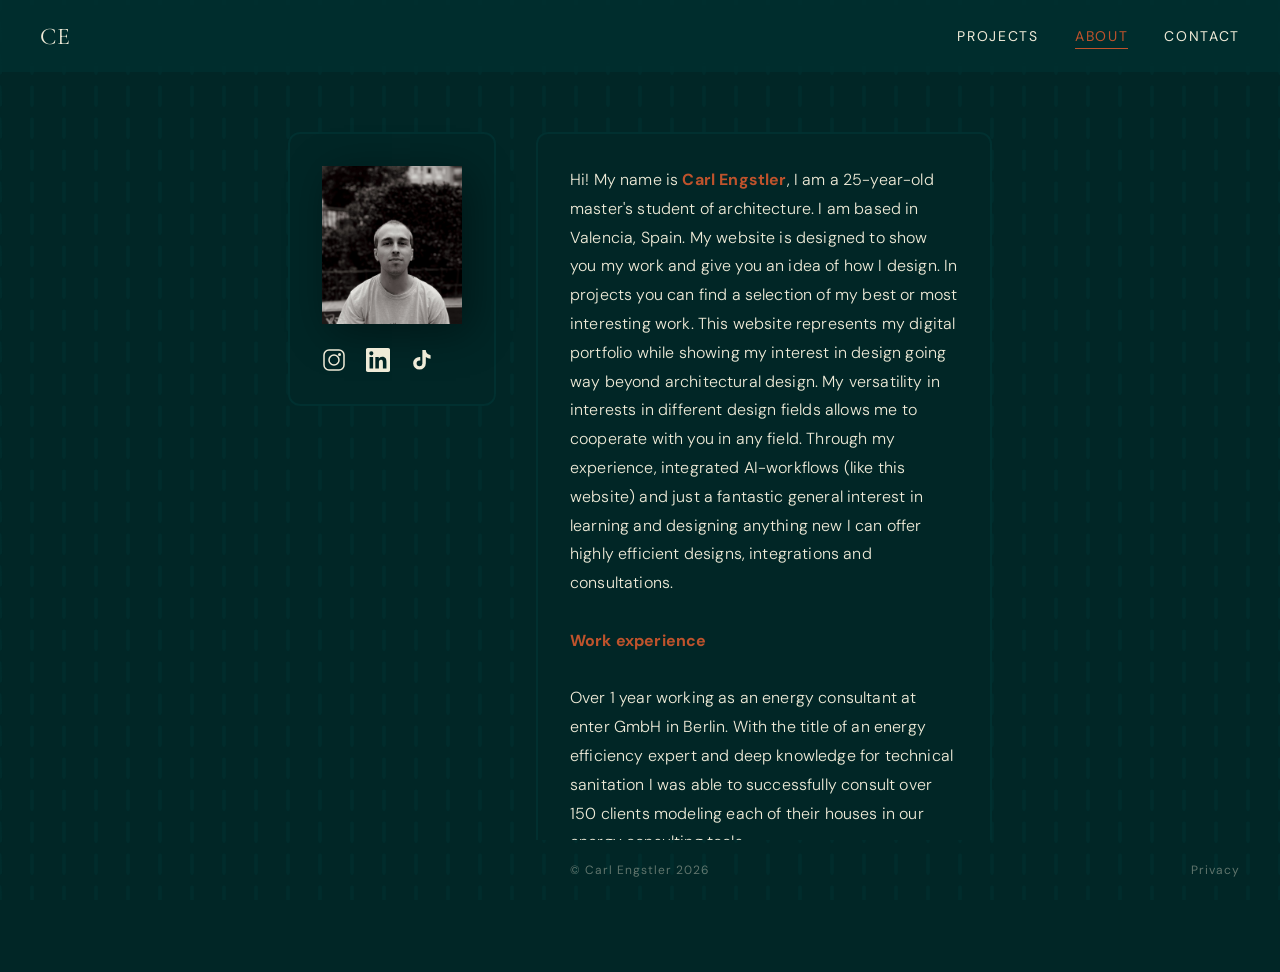
==== commit ec1e930f: "Add files via upload" ====
--- a/about.html
+++ b/about.html
@@ -50,24 +50,24 @@
       <!-- Columns 3–4: About Text -->
       <div class="about-text">
         <div class="about-main-text">
-          <p>Hi! My name is Carl Engstler, I am a 25 year old masters student of architecture. I am based in Valencia, Spain. My website is designed to show you my work and give you an idea of how I design. In projects you can find a selection of my best or most interesting work. This website represents my digital portfolio while showing my interest in design going way beyond architectural design. My versatility in interests in different design fields allows me to cooperate with you in any field. Through my experience, integrated AI-workflows (like this website) and just a fantastic general interest in learning and designing anything new I can offer highly efficient designs, integrations and consulations.</p>
+          <p>Hi! My name is <strong class="accent-orange">Carl Engstler</strong>, I am a 25-year-old master's student of architecture. I am based in Valencia, Spain. My website is designed to show you my work and give you an idea of how I design. In projects you can find a selection of my best or most interesting work. This website represents my digital portfolio while showing my interest in design going way beyond architectural design. My versatility in interests in different design fields allows me to cooperate with you in any field. Through my experience, integrated AI-workflows (like this website) and just a fantastic general interest in learning and designing anything new I can offer highly efficient designs, integrations and consultations.</p>
           <br>
-          <p><strong>Work experience</strong></p>
+          <p><strong class="accent-orange">Work experience</strong></p>
           <br>
           <p>Over 1 year working as an energy consultant at enter GmbH in Berlin. With the title of an energy efficiency expert and deep knowledge for technical sanitation I was able to successfully consult over 150 clients modeling each of their houses in our energy consulting tools.</p>
           <br>
           <p>Currently I am functioning in a student reviewing position for StiL: I am a crucial voice in deciding which innovation will get advanced and subsidies in Germany.</p>
           <br><br>
-          <p><strong>Education</strong></p>
+          <p><strong class="accent-orange">Education</strong></p>
           <br>
-          <p>IU - Internationale Hochschule; Masters degree since May 2024 to now.</p>
+          <p>IU - Internationale Hochschule; Master's degree since May 2024 to now.</p>
           <br>
-          <p>LUH - Leibniz Universität Hannover; Bachelors degree 2018-2021.</p>
+          <p>LUH - Leibniz Universität Hannover; Bachelor's degree 2018–2021.</p>
         </div>
 
         <div class="about-website-section">
           <h3>About this website</h3>
-          <p class="about-website-text">This website was designed and built with the assistance of Claude Code. This website was part of a project where I took the role of a creative director and oversaw claude code - the website designer. You can see the finished project: a website as a manifestation of my digital creative portfolio.</p>
+          <p class="about-website-text">This website was designed and built with the assistance of Claude Code. This website was part of a project where I took the role of a creative director and oversaw Claude Code — the website designer. You can see the finished project: a website as a manifestation of my digital creative portfolio.</p>
         </div>
       </div>
     </div>
--- a/style.css
+++ b/style.css
@@ -92,6 +92,11 @@
   font-weight: 400;
   letter-spacing: 0em;
   color: var(--warm-white);
+}
+
+/* --- Accent color utility --- */
+.accent-orange {
+  color: var(--burnt-orange);
 }
 
 /* --- Page Load Animation --- */
@@ -286,47 +291,45 @@
   animation-direction: alternate;
 }
 
-/* --- Main Bubble A: horizontal layout (photo left, text right) --- */
+/* --- Main Bubble A: PNG blob with text overlay --- */
 .bubble-a {
-  display: flex;
-  flex-direction: row;
-  align-items: center;
-  padding: 60px 80px 60px 60px;
-  gap: 36px;
-  clip-path: url(#bubbleAClip);
-  width: clamp(520px, 48vw, 720px);
-  min-height: 380px;
+  position: relative;
+  background: transparent;
+  box-shadow: none;
+  display: inline-block;
+  margin-left: 3%;
   animation-name: floatA;
   animation-duration: 7s;
   animation-delay: 0s;
   z-index: 2;
 }
 
-.bubble-a .home-photo {
-  flex-shrink: 0;
-}
-
-.bubble-a .home-photo img {
-  width: 190px;
-  height: 240px;
-  object-fit: cover;
-  clip-path: url(#photoClip);
-}
-
-.home-content {
+.bubble-a-img {
+  width: 85vw;
+  max-width: 1400px;
+  min-width: 800px;
+  height: auto;
+  display: block;
+}
+
+.bubble-a .home-content {
+  position: absolute;
+  top: 50%;
+  right: 10%;
+  transform: translateY(-50%);
+  width: 40%;
   display: flex;
   flex-direction: column;
-  gap: 16px;
+  gap: 20px;
 }
 
 .bubble-a .home-tagline {
   font-family: 'Cormorant Garamond', serif;
-  font-size: 22px;
+  font-size: 28px;
   font-weight: 300;
   color: var(--warm-white);
   line-height: 1.5;
   text-align: left;
-  max-width: 300px;
 }
 
 .bubble-a:hover {
@@ -339,8 +342,8 @@
   justify-content: center;
   gap: 24px;
   z-index: 3;
-  margin-bottom: -40px;
-  transform: translateX(-50px);
+  margin-bottom: -20px;
+  transform: translateX(-60px);
 }
 
 /* --- Project Preview Bubbles B, C, D --- */
@@ -402,7 +405,7 @@
 /* --- Float keyframes --- */
 @keyframes floatA {
   from { transform: translateY(0); }
-  to { transform: translateY(-40px); }
+  to { transform: translateY(-30px); }
 }
 
 @keyframes floatB {
@@ -445,9 +448,7 @@
   position: relative;
   display: flex;
   flex-direction: column;
-  background: var(--deep-green);
-  border: 2px solid #013030;
-  border-radius: 12px;
+  background: transparent;
 }
 
 .scroll-wheels {
@@ -612,9 +613,7 @@
   scrollbar-width: none;
   -ms-overflow-style: none;
   padding: 20px 40px 40px;
-  background: var(--deep-green);
-  border: 2px solid #013030;
-  border-radius: 12px;
+  background: transparent;
 }
 
 .projects-right::-webkit-scrollbar {
@@ -999,9 +998,8 @@
   .home-tagline { font-size: 24px; }
   .project-card h3 { font-size: 24px; }
 
-  .bubble-a .home-tagline { font-size: 20px; max-width: 260px; }
-  .bubble-a { padding: 50px 60px 50px 50px; gap: 28px; min-height: 340px; }
-  .bubble-a .home-photo img { width: 160px; height: 200px; }
+  .bubble-a .home-tagline { font-size: 24px; }
+  .bubble-a-img { width: 80vw; min-width: 600px; }
 
   .bubble-b { width: 100px; height: 75px; }
   .bubble-c { width: 110px; height: 80px; }
@@ -1033,24 +1031,22 @@
   }
 
   .bubble-a {
-    flex-direction: column;
-    align-items: center;
-    text-align: center;
-    padding: 40px 30px;
-    width: 90vw;
-    max-width: 400px;
-    min-height: auto;
-  }
-
-  .bubble-a .home-photo img {
-    width: 150px;
-    height: 190px;
+    margin-left: 0;
+  }
+
+  .bubble-a-img {
+    width: 95vw;
+    min-width: 350px;
+    max-width: 500px;
+  }
+
+  .bubble-a .home-content {
+    width: 40%;
+    right: 5%;
   }
 
   .bubble-a .home-tagline {
-    font-size: 18px;
-    max-width: 260px;
-    text-align: center;
+    font-size: 14px;
   }
 
   .bubble-cluster {
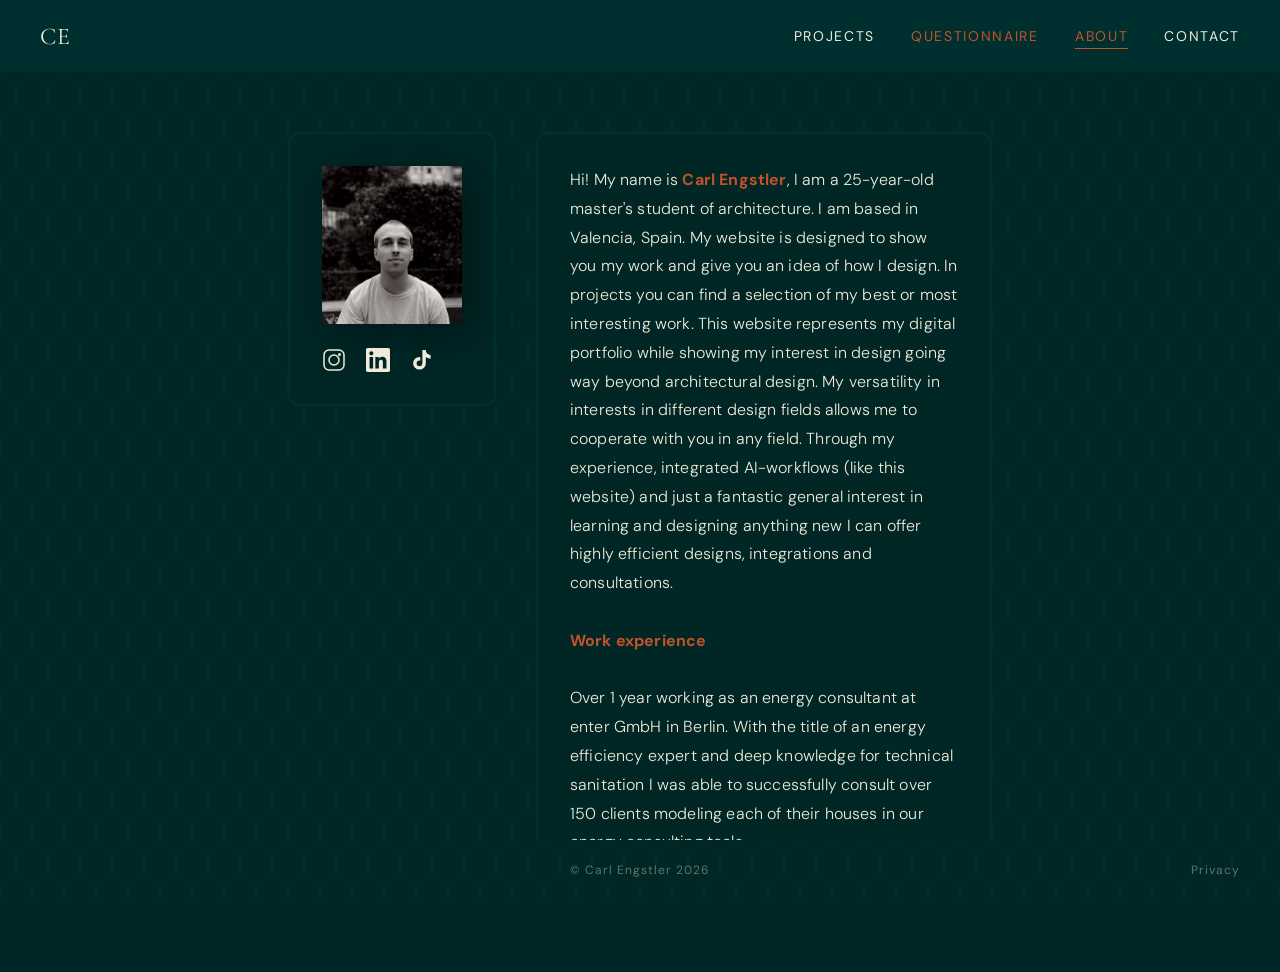
==== commit c6256b2f: "Add files via upload" ====
--- a/about.html
+++ b/about.html
@@ -19,6 +19,7 @@
     <a href="index.html" class="header-home">CE</a>
     <nav class="header-nav">
       <a href="projects.html">Projects</a>
+      <button id="questionnaire-btn" class="nav-questionnaire-btn">Questionnaire</button>
       <a href="about.html" class="active">About</a>
       <a href="contact.html">Contact</a>
     </nav>
--- a/style.css
+++ b/style.css
@@ -129,9 +129,8 @@
   align-items: center;
   justify-content: space-between;
   padding: 0 40px;
-  background: rgba(1, 48, 48, 0.85);
-  backdrop-filter: blur(8px);
-  -webkit-backdrop-filter: blur(8px);
+  /* FIX 4: replaced backdrop-filter blur with slightly more opaque background */
+  background: rgba(1, 48, 48, 0.95);
   transition: background 300ms var(--ease-default);
 }
 
@@ -289,6 +288,7 @@
   animation-timing-function: ease-in-out;
   animation-iteration-count: infinite;
   animation-direction: alternate;
+  will-change: transform; /* FIX 5: GPU-promote animated elements */
 }
 
 /* --- Main Bubble A: PNG blob with text overlay --- */
@@ -306,29 +306,29 @@
 
 .bubble-a-img {
   width: 85vw;
-  max-width: 1400px;
-  min-width: 800px;
+  min-width: none;
+  max-width: none;
   height: auto;
   display: block;
 }
 
 .bubble-a .home-content {
   position: absolute;
-  top: 50%;
-  right: 10%;
+  top: 53%;
+  right: 33.5%;
   transform: translateY(-50%);
-  width: 40%;
+  width: 15.5%;
   display: flex;
   flex-direction: column;
-  gap: 20px;
+  gap: 1.5vw;
 }
 
 .bubble-a .home-tagline {
   font-family: 'Cormorant Garamond', serif;
-  font-size: 28px;
+  font-size: 0.85vw;
   font-weight: 300;
   color: var(--warm-white);
-  line-height: 1.5;
+  line-height: 1.6;
   text-align: left;
 }
 
@@ -336,14 +336,39 @@
   animation-play-state: paused;
 }
 
+/* --- Welcome Text --- */
+.welcome-text {
+  z-index: 2;
+  margin-top: -11vw;
+}
+
+.spin-letter {
+  display: inline-block;
+  animation: spinLetter 7s ease-out infinite;
+  will-change: transform; /* FIX 5: GPU-promote animated elements */
+}
+
+.spin-letter:nth-child(2) { animation-delay: 0.07s; }
+.spin-letter:nth-child(3) { animation-delay: 0.14s; }
+.spin-letter:nth-child(4) { animation-delay: 0.21s; }
+.spin-letter:nth-child(5) { animation-delay: 0.28s; }
+.spin-letter:nth-child(6) { animation-delay: 0.35s; }
+.spin-letter:nth-child(7) { animation-delay: 0.42s; }
+
+@keyframes spinLetter {
+  0% { transform: rotateY(0deg); }
+  7% { transform: rotateY(360deg); }
+  100% { transform: rotateY(360deg); }
+}
+
 /* --- Bubble Cluster: sits above main blob --- */
 .bubble-cluster {
   display: flex;
   justify-content: center;
-  gap: 24px;
+  gap: 0.5vw;
   z-index: 3;
-  margin-bottom: -20px;
-  transform: translateX(-60px);
+  margin-bottom: -15.5vw;
+  transform: translateX(calc(-1.5vw - 2vw));
 }
 
 /* --- Project Preview Bubbles B, C, D --- */
@@ -366,8 +391,8 @@
 }
 
 .bubble-b {
-  width: 120px;
-  height: 90px;
+  width: 4.75vw;
+  height: 3.6vw;
   border-radius: 55% 45% 50% 50% / 45% 55% 45% 55%;
   align-self: flex-end;
   animation-name: floatB;
@@ -376,18 +401,19 @@
 }
 
 .bubble-c {
-  width: 130px;
-  height: 95px;
+  width: 5.1vw;
+  height: 3.75vw;
   border-radius: 45% 55% 60% 40% / 55% 45% 50% 50%;
   align-self: flex-start;
+  margin-top: -50px;
   animation-name: floatC;
   animation-duration: 8s;
   animation-delay: 1.6s;
 }
 
 .bubble-d {
-  width: 115px;
-  height: 90px;
+  width: 4.7vw;
+  height: 3.6vw;
   border-radius: 50% 50% 45% 55% / 60% 40% 55% 45%;
   align-self: center;
   animation-name: floatD;
@@ -998,8 +1024,8 @@
   .home-tagline { font-size: 24px; }
   .project-card h3 { font-size: 24px; }
 
-  .bubble-a .home-tagline { font-size: 24px; }
-  .bubble-a-img { width: 80vw; min-width: 600px; }
+  .bubble-a .home-tagline { font-size: 13px; }
+  .bubble-a-img { width: 80vw; min-width: 600px; max-width: none; }
 
   .bubble-b { width: 100px; height: 75px; }
   .bubble-c { width: 110px; height: 80px; }
@@ -1036,8 +1062,8 @@
 
   .bubble-a-img {
     width: 95vw;
-    min-width: 350px;
-    max-width: 500px;
+    min-width: 320px;
+    max-width: none;
   }
 
   .bubble-a .home-content {
@@ -1050,7 +1076,7 @@
   }
 
   .bubble-cluster {
-    transform: translateX(-20px);
+    transform: translateX(-30px);
     gap: 16px;
     margin-bottom: -25px;
   }
@@ -1131,3 +1157,199 @@
     padding-top: 40px;
   }
 }
+
+/* ========================================
+   QUESTIONNAIRE
+   ======================================== */
+
+/* Nav button */
+.nav-questionnaire-btn {
+  font-family: 'DM Sans', sans-serif;
+  font-size: 14px;
+  font-weight: 400;
+  letter-spacing: 0.12em;
+  text-transform: uppercase;
+  color: var(--burnt-orange);
+  background: none;
+  border: none;
+  cursor: pointer;
+  padding: 0;
+  transition: opacity 300ms var(--ease-default);
+}
+
+.nav-questionnaire-btn:hover {
+  opacity: 0.75;
+}
+
+/* Modal overlay */
+.questionnaire-overlay {
+  position: fixed;
+  top: 0;
+  left: 0;
+  width: 100%;
+  height: 100%;
+  background: rgba(0, 0, 0, 0.6);
+  z-index: 10000;
+  display: flex;
+  align-items: center;
+  justify-content: center;
+  opacity: 0;
+  transition: opacity 400ms var(--ease-default);
+  pointer-events: none;
+}
+
+.questionnaire-overlay.open {
+  opacity: 1;
+  pointer-events: auto;
+}
+
+/* Modal box */
+.questionnaire-modal {
+  background: var(--deep-green);
+  border: 1px solid rgba(239, 235, 216, 0.2);
+  max-width: 580px;
+  width: 90%;
+  max-height: 85vh;
+  overflow-y: auto;
+  padding: 40px 36px;
+  position: relative;
+  transform: translateY(20px);
+  transition: transform 400ms var(--ease-reveal);
+}
+
+.questionnaire-overlay.open .questionnaire-modal {
+  transform: translateY(0);
+}
+
+.questionnaire-modal h2 {
+  font-family: 'Cormorant Garamond', serif;
+  font-size: 36px;
+  font-weight: 300;
+  color: var(--warm-white);
+  margin-bottom: 32px;
+  letter-spacing: -0.01em;
+}
+
+/* Close button */
+.questionnaire-close {
+  position: absolute;
+  top: 16px;
+  right: 20px;
+  background: none;
+  border: none;
+  color: var(--warm-white);
+  font-size: 28px;
+  cursor: pointer;
+  line-height: 1;
+  transition: color 200ms var(--ease-default);
+}
+
+.questionnaire-close:hover {
+  color: var(--burnt-orange);
+}
+
+/* Question block */
+.q-block {
+  margin-bottom: 28px;
+}
+
+.q-block p {
+  font-family: 'DM Sans', sans-serif;
+  font-size: 15px;
+  font-weight: 400;
+  color: var(--warm-white);
+  margin-bottom: 12px;
+  line-height: 1.5;
+}
+
+/* Rating buttons row */
+.q-ratings {
+  display: flex;
+  gap: 10px;
+}
+
+.q-rating-btn {
+  width: 42px;
+  height: 42px;
+  border: 1px solid var(--warm-white);
+  background: transparent;
+  color: var(--warm-white);
+  font-family: 'DM Sans', sans-serif;
+  font-size: 16px;
+  font-weight: 500;
+  cursor: pointer;
+  transition: background 200ms var(--ease-default), color 200ms var(--ease-default), border-color 200ms var(--ease-default);
+}
+
+.q-rating-btn:hover {
+  border-color: var(--burnt-orange);
+  color: var(--burnt-orange);
+}
+
+.q-rating-btn.selected {
+  background: var(--burnt-orange);
+  border-color: var(--burnt-orange);
+  color: var(--warm-white);
+}
+
+/* Open text field */
+.q-textarea {
+  width: 100%;
+  min-height: 100px;
+  background: transparent;
+  border: 1px solid rgba(239, 235, 216, 0.3);
+  border-radius: 0;
+  padding: 14px 16px;
+  color: var(--warm-white);
+  font-family: 'DM Sans', sans-serif;
+  font-size: 15px;
+  font-weight: 300;
+  resize: vertical;
+  transition: border-color 250ms var(--ease-default);
+}
+
+.q-textarea::placeholder {
+  color: rgba(239, 235, 216, 0.4);
+}
+
+.q-textarea:focus {
+  outline: none;
+  border-color: var(--burnt-orange);
+}
+
+/* Send button */
+.q-send-btn {
+  display: block;
+  width: 100%;
+  padding: 14px;
+  margin-top: 8px;
+  background: var(--warm-white);
+  border: none;
+  color: var(--deep-green);
+  font-family: 'DM Sans', sans-serif;
+  font-size: 14px;
+  font-weight: 500;
+  letter-spacing: 0.1em;
+  text-transform: uppercase;
+  cursor: pointer;
+  transition: opacity 250ms var(--ease-default);
+}
+
+.q-send-btn:hover {
+  opacity: 0.85;
+}
+
+.q-send-btn:disabled {
+  opacity: 0.4;
+  cursor: not-allowed;
+}
+
+/* Already submitted message */
+.q-submitted-msg {
+  font-family: 'DM Sans', sans-serif;
+  font-size: 15px;
+  color: var(--warm-white);
+  text-align: center;
+  padding: 40px 0;
+  line-height: 1.6;
+}
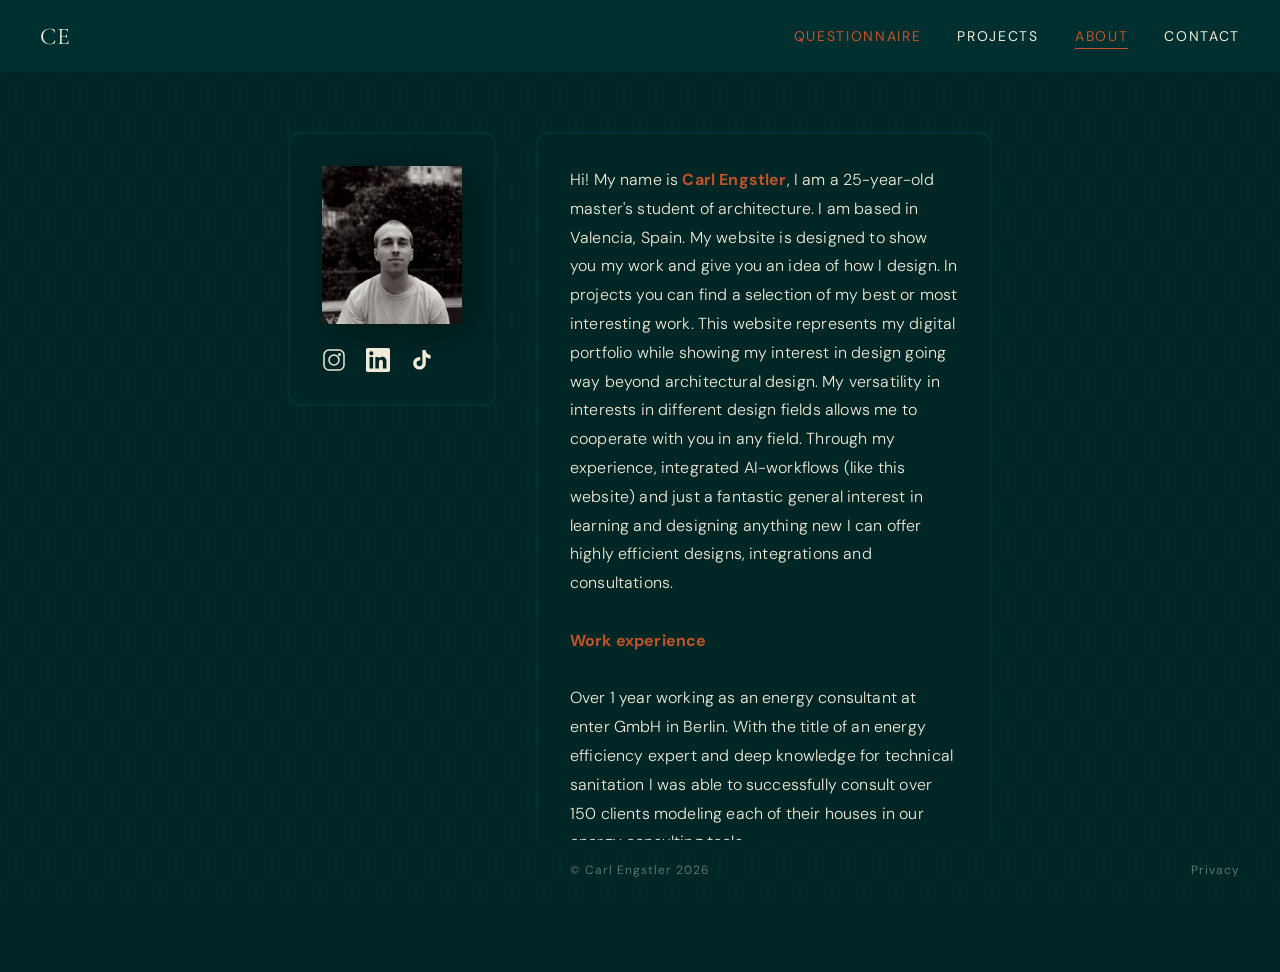
==== commit ae595fb6: "Add files via upload" ====
--- a/about.html
+++ b/about.html
@@ -18,8 +18,8 @@
   <header class="site-header">
     <a href="index.html" class="header-home">CE</a>
     <nav class="header-nav">
+      <button id="questionnaire-btn" class="nav-questionnaire-btn">Questionnaire</button>
       <a href="projects.html">Projects</a>
-      <button id="questionnaire-btn" class="nav-questionnaire-btn">Questionnaire</button>
       <a href="about.html" class="active">About</a>
       <a href="contact.html">Contact</a>
     </nav>
